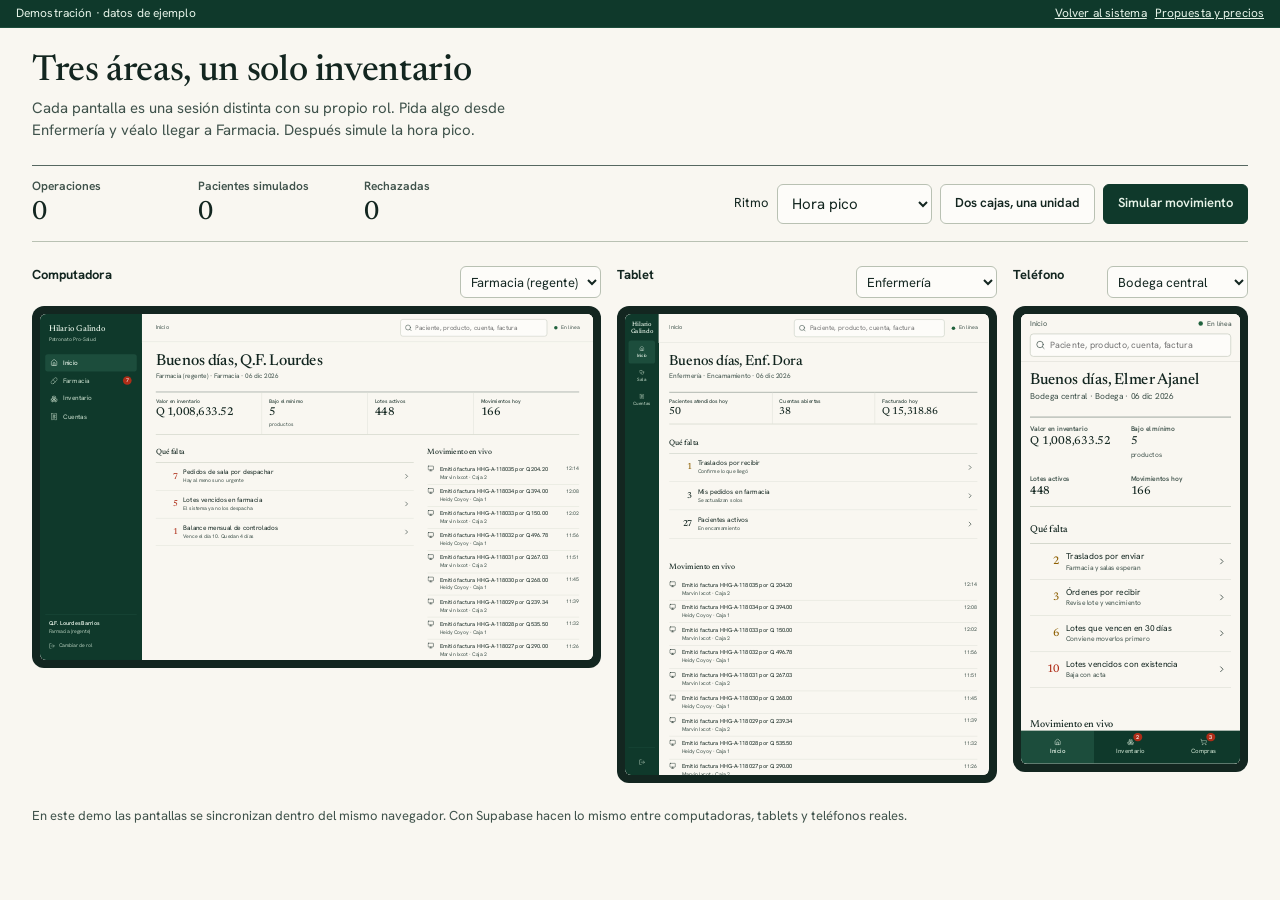
==== dispositivos.html @ c1bf3d7d "Demo del sistema y propuesta para el Hospital Hilario Galindo Co-Authored-By: Claude Opus 5.5 <norep" ====
<!doctype html>
<html lang="es">
<head>
<meta charset="utf-8">
<meta name="viewport" content="width=device-width, initial-scale=1, viewport-fit=cover">
<title>Varios dispositivos · Hospital Hilario Galindo</title>
<meta name="robots" content="noindex">
<link rel="icon" href="data:image/svg+xml,%3Csvg xmlns='http://www.w3.org/2000/svg' viewBox='0 0 32 32'%3E%3Crect width='32' height='32' rx='6' fill='%231d4438'/%3E%3Cpath d='M13 7h6v6h6v6h-6v6h-6v-6H7v-6h6z' fill='%23f6f1e6'/%3E%3C/svg%3E">
<link rel="preconnect" href="https://fonts.googleapis.com">
<link rel="preconnect" href="https://fonts.gstatic.com" crossorigin>
<link href="https://fonts.googleapis.com/css2?family=Hanken+Grotesk:wght@400;500;600;700&family=Newsreader:opsz,wght@6..72,400;6..72,500&display=swap" rel="stylesheet">
<link rel="stylesheet" href="css/app.css">
<style>
  .pagina-d { padding: var(--s5) var(--s6) var(--s7); max-width: 1680px; margin: 0 auto; }
  .tablero { display: flex; flex-wrap: wrap; gap: var(--s3) var(--s4); align-items: center; padding: var(--s3) 0; border-top: 1px solid var(--tinta-3); border-bottom: 1px solid var(--linea-f); margin-bottom: var(--s5); }
  .tablero .cifra { flex: 0 1 150px; padding: 0 var(--s4) 0 0; border: 0; }
  .tablero .cifra + .cifra { padding-left: 0; border: 0; }
  .tablero .acciones { margin-left: auto; }
  .aparato select { width: auto; min-height: 32px; padding: 2px 6px; font-size: var(--t-s); }
  @media (max-width: 720px) { .pagina-d { padding: var(--s4); } .tablero .acciones { margin-left: 0; width: 100%; } }
</style>
</head>
<body>
<div class="banda"><span>Demostración · datos de ejemplo</span><span class="acciones"><a href="index.html">Volver al sistema</a><a href="propuesta.html">Propuesta y precios</a></span></div>
<main class="pagina-d">
  <div class="cabeza"><div class="txt"><h1>Tres áreas, un solo inventario</h1><p>Cada pantalla es una sesión distinta con su propio rol. Pida algo desde Enfermería y véalo llegar a Farmacia. Después simule la hora pico.</p></div></div>
  <div class="tablero">
    <div class="cifra"><span>Operaciones</span><b id="c-op">0</b></div>
    <div class="cifra"><span>Pacientes simulados</span><b id="c-pa">0</b></div>
    <div class="cifra"><span>Rechazadas</span><b id="c-re">0</b></div>
    <div class="acciones">
      <label class="peq" for="vel">Ritmo</label>
      <select id="vel" style="width:auto"><option value="1500">Día normal</option><option value="600" selected>Hora pico</option><option value="150">Prueba de estrés</option></select>
      <button class="btn" id="choque">Dos cajas, una unidad</button>
      <button class="btn pri" id="sim">Simular movimiento</button>
    </div>
  </div>
  <div class="nota oculto" id="res"></div>
  <div class="salon" id="salon"></div>
  <p class="peq mudo" style="margin-top:24px">En este demo las pantallas se sincronizan dentro del mismo navegador. Con Supabase hacen lo mismo entre computadoras, tablets y teléfonos reales.</p>
</main>
<script src="js/iconos.js"></script>
<script src="js/datos.js"></script>
<script src="js/motor.js"></script>
<script src="js/ui.js"></script>
<script>
(async function () {
  const { Motor: M, Catalogo: C, U } = window;
  const APARATOS = [
    { id: 'pc', t: 'Computadora', u: 'u5', w: 1280, h: 800 },
    { id: 'tb', t: 'Tablet', u: 'u6', w: 820, h: 1040 },
    { id: 'tel', t: 'Teléfono', u: 'u8', w: 390, h: 800 },
  ];
  const salon = document.getElementById('salon');
  salon.innerHTML = APARATOS.map(a => `<section class="aparato" data-w="${a.w}" data-h="${a.h}"><div class="cab"><b>${a.t}</b><select aria-label="Usuario en ${a.t}" data-ap="${a.id}">${C.USUARIOS.map(u => `<option value="${u.id}" ${u.id === a.u ? 'selected' : ''}>${U.esc(C.ROLES[u.rol].nombre)}</option>`).join('')}</select></div><div class="marco"><div class="pantalla"><iframe id="f-${a.id}" title="${a.t}" src="index.html?marco=1&u=${a.u}" width="${a.w}" height="${a.h}"></iframe></div></div></section>`).join('');
  function ajustar() {
    document.querySelectorAll('.aparato').forEach(s => {
      const w = +s.dataset.w, h = +s.dataset.h, p = s.querySelector('.pantalla'), f = s.querySelector('iframe');
      const k = p.clientWidth / w; f.style.transform = `scale(${k})`; p.style.height = h * k + 'px';
    });
  }
  new ResizeObserver(ajustar).observe(salon); ajustar();
  salon.addEventListener('change', ev => { const a = ev.target.dataset.ap; if (a) document.getElementById('f-' + a).src = `index.html?marco=1&u=${ev.target.value}`; });

  await M.iniciar();
  const db = M.db; let ops = 0, pac = 0, rech = 0;
  const pinta = () => { document.getElementById('c-op').textContent = U.n(ops); document.getElementById('c-pa').textContent = U.n(pac); document.getElementById('c-re').textContent = U.n(rech); };
  M.alCambiar(h => { ops += h.length; rech += h.filter(x => !x.r.ok).length; pinta(); });

  const de = a => a[Math.floor(Math.random() * a.length)];
  const meds = db.productos.filter(p => p.cat === 'Medicamento' && !p.controlado).slice(0, 60);
  const usuarios = ['u3', 'u4'].map(id => db.ix.usr.get(id));
  const turnoDe = u => db.turnos.find(t => t.us === u.id && t.estado === 'abierto');
  function paciente() {
    const u = de(usuarios), t = turnoDe(u); const tipo = de(['consulta', 'consulta', 'farmacia', 'laboratorio', 'emergencia']);
    const items = [];
    if (tipo !== 'farmacia') items.push({ serv: de(db.servicios.filter(s => s.precio < 300)).id, cant: 1 });
    for (let i = 0, n = 1 + Math.floor(Math.random() * 3); i < n; i++) items.push({ prod: de(meds).id, bod: 'FX', cant: 1 + Math.floor(Math.random() * 4) });
    pac++;
    M.enviar('sim.paciente', { pac: { nombre: `${de(C.NOMBRES)} ${de(C.APELLIDOS)} ${de(C.APELLIDOS)}`, nit: 'CF', muni: de(C.MUNICIPIOS) }, tipo, items, turno: t && t.id, forma: de(['Efectivo', 'Efectivo', 'Tarjeta']) }, u);
  }
  let reloj = null; const boton = document.getElementById('sim');
  function arrancar() { clearInterval(reloj); reloj = setInterval(paciente, +document.getElementById('vel').value); boton.textContent = 'Detener'; }
  boton.onclick = () => { if (reloj) { clearInterval(reloj); reloj = null; boton.textContent = 'Simular movimiento'; } else arrancar(); };
  document.getElementById('vel').onchange = () => { if (reloj) arrancar(); };

  document.getElementById('choque').onclick = async () => {
    const hoy = M.finDia(Date.now());
    const abiertas = db.cuentas.filter(c => c.estado === 'abierta');
    const p = db.productos.find(x => !x.controlado && M.disponible(db, x.id, 'EM', Date.now()) > 0);
    const n = M.disponible(db, p.id, 'EM', Date.now());
    const [a, b] = [abiertas[0], abiertas[1]];
    const [r1, r2] = await Promise.all([
      M.enviar('cuenta.cargo', { cuenta: a.id, items: [{ prod: p.id, bod: 'EM', cant: n }] }, usuarios[0]),
      M.enviar('cuenta.cargo', { cuenta: b.id, items: [{ prod: p.id, bod: 'EM', cant: 1 }] }, usuarios[1]),
    ]);
    const res = document.getElementById('res'); res.classList.remove('oculto');
    const ganador = r1.ok ? 'Caja 1' : 'Caja 2', perdedor = r1.ok ? r2 : r1;
    res.innerHTML = U.ic('info') + `<span>${U.esc(p.nombre)}: ${ganador} se llevó las ${U.n(n)} unidades de Emergencia. La otra caja recibió este aviso: «${U.esc(perdedor.error || 'sin aviso')}» Nadie vendió lo que ya no había.</span>`;
  };
})();
</script>
</body>
</html>
---- css/app.css ----
/* Hospital Hilario Galindo · Demo ERP
   Idea: libro de registro. Hojas de papel cálido, líneas finas, cifras alineadas,
   verde pino del hospital y un solo color de alerta. */
:root {
  --papel: oklch(97.6% .009 95);
  --hoja: oklch(99.2% .004 95);
  --hoja-2: oklch(95.2% .012 110);
  --linea: oklch(89.5% .014 120);
  --linea-f: oklch(80% .02 130);
  --tinta: oklch(25% .028 170);
  --tinta-2: oklch(42% .026 170);
  --tinta-3: oklch(50% .022 170);
  --pino: oklch(31% .052 168);
  --pino-2: oklch(38% .06 168);
  --pino-3: oklch(46% .07 165);
  --pino-suave: oklch(93% .03 160);
  --sobre-pino: oklch(95% .02 150);
  --sobre-pino-2: oklch(82% .035 155);
  --alerta: oklch(50% .17 32);
  --alerta-suave: oklch(94.5% .035 40);
  --ambar: oklch(52% .11 75);
  --ambar-suave: oklch(94.5% .05 88);
  --bien: oklch(44% .09 155);
  --bien-suave: oklch(93.5% .045 155);
  --azul: oklch(44% .09 245);
  --azul-suave: oklch(94% .025 245);
  --titulo: 'Newsreader', Georgia, serif;
  --cuerpo: 'Hanken Grotesk', 'Segoe UI', sans-serif;
  --ease-out: cubic-bezier(.23, 1, .32, 1);
  --r: 6px;
  --lateral: 236px;
  --s1: 4px; --s2: 8px; --s3: 12px; --s4: 16px; --s5: 24px; --s6: 32px; --s7: 48px;
  --t-xs: .75rem; --t-s: .8125rem; --t-m: .9375rem; --t-l: 1.125rem; --t-xl: 1.5rem; --t-xxl: clamp(1.75rem, 1.4rem + 1.2vw, 2.25rem);
}
* { box-sizing: border-box; }
html { -webkit-text-size-adjust: 100%; }
body { margin: 0; background: var(--papel); color: var(--tinta); font: 400 var(--t-m)/1.45 var(--cuerpo); -webkit-font-smoothing: antialiased; overflow-x: hidden; }
h1, h2, h3, p { margin: 0; }
h1, h2 { font-family: var(--titulo); font-weight: 500; letter-spacing: -.01em; line-height: 1.15; }
h1 { font-size: var(--t-xxl); }
h2 { font-size: var(--t-xl); }
h3 { font-size: var(--t-m); font-weight: 650; }
a { color: inherit; }
button, input, select, textarea { font: inherit; color: inherit; }
button { cursor: pointer; background: none; border: 0; padding: 0; }
svg.ic { width: 1.15em; height: 1.15em; flex: none; stroke: currentColor; stroke-width: 1.75; fill: none; stroke-linecap: round; stroke-linejoin: round; vertical-align: -.2em; }
:focus-visible { outline: 2px solid var(--pino-3); outline-offset: 2px; }
.sr { position: absolute; width: 1px; height: 1px; overflow: hidden; clip-path: inset(50%); }
.num { font-variant-numeric: tabular-nums; }
.der { text-align: right; }
.mudo { color: var(--tinta-2); }
.peq { font-size: var(--t-s); }
.fuerte { font-weight: 650; }
.nowrap { white-space: nowrap; }

/* ---------- marco ---------- */
.banda { background: var(--pino); color: var(--sobre-pino); font-size: var(--t-xs); padding: 5px var(--s4); display: flex; gap: var(--s4); align-items: center; justify-content: space-between; letter-spacing: .01em; border-bottom: 1px solid var(--pino-2); }
.banda a { color: var(--sobre-pino); }
.app { display: grid; grid-template-columns: var(--lateral) minmax(0, 1fr); min-height: calc(100dvh - 28px); }
.lateral { background: var(--pino); color: var(--sobre-pino); display: flex; flex-direction: column; position: sticky; top: 0; height: 100dvh; padding: var(--s4) var(--s3); overflow-y: auto; }
.marca { padding: var(--s2) var(--s2) var(--s5); }
.marca b { display: block; font: 500 1.25rem/1.15 var(--titulo); }
.marca span { font-size: var(--t-xs); color: var(--sobre-pino-2); }
.menu { display: flex; flex-direction: column; gap: 2px; flex: 1; }
.menu a { display: flex; align-items: center; gap: var(--s3); padding: 9px var(--s3); border-radius: var(--r); text-decoration: none; color: var(--sobre-pino-2); font-weight: 500; position: relative; transition: background-color 140ms var(--ease-out), color 140ms var(--ease-out); }
.menu a[aria-current] { background: var(--pino-2); color: var(--sobre-pino); }
.menu .cuenta { margin-left: auto; font-size: var(--t-xs); background: var(--alerta); color: var(--hoja); min-width: 20px; height: 20px; padding: 0 6px; border-radius: 10px; display: grid; place-items: center; font-variant-numeric: tabular-nums; }
.quien { border-top: 1px solid var(--pino-2); padding: var(--s3) var(--s2) 0; margin-top: var(--s3); font-size: var(--t-s); }
.quien b { display: block; font-weight: 600; }
.quien span { color: var(--sobre-pino-2); font-size: var(--t-xs); display: block; }
.quien button { color: var(--sobre-pino-2); display: inline-flex; gap: var(--s2); align-items: center; margin-top: var(--s2); min-height: 32px; font-size: var(--t-s); }
.central { min-width: 0; display: flex; flex-direction: column; }
.tope { display: flex; align-items: center; gap: var(--s4); padding: var(--s3) var(--s6); border-bottom: 1px solid var(--linea); background: var(--papel); position: sticky; top: 0; z-index: 20; }
.tope .ruta { font-size: var(--t-s); color: var(--tinta-2); white-space: nowrap; overflow: hidden; text-overflow: ellipsis; min-width: 0; }
.buscar-global { margin-left: auto; position: relative; flex: 0 1 340px; min-width: 0; }
.buscar-global svg { position: absolute; left: 10px; top: 50%; transform: translateY(-50%); color: var(--tinta-2); pointer-events: none; }
.buscar-global input[type=search] { width: 100%; padding: 8px 12px 8px 34px; border: 1px solid var(--linea-f); border-radius: var(--r); background: var(--hoja); min-height: 38px; }
.pulso { display: inline-flex; align-items: center; gap: var(--s2); font-size: var(--t-xs); color: var(--tinta-2); white-space: nowrap; }
.pulso i { width: 8px; height: 8px; border-radius: 50%; background: var(--bien); }
.pulso.late i { animation: late 700ms var(--ease-out); }
@keyframes late { 0% { transform: scale(1); } 40% { transform: scale(1.7); } 100% { transform: scale(1); } }
.vista { padding: var(--s5) var(--s6) var(--s7); max-width: 1440px; width: 100%; }
.cabeza { display: flex; flex-wrap: wrap; gap: var(--s3) var(--s4); align-items: flex-end; margin-bottom: var(--s5); }
.cabeza .txt { flex: 1 1 280px; min-width: 0; }
.cabeza p { color: var(--tinta-2); margin-top: var(--s1); max-width: 68ch; }
.acciones { display: flex; flex-wrap: wrap; gap: var(--s2); align-items: center; }
.barra-movil { display: none; }

/* ---------- botones ---------- */
.btn { display: inline-flex; align-items: center; justify-content: center; gap: var(--s2); padding: 8px 14px; min-height: 40px; border-radius: var(--r); font-weight: 600; font-size: var(--t-s); border: 1px solid var(--linea-f); background: var(--hoja); color: var(--tinta); text-decoration: none; white-space: nowrap; transition: background-color 140ms var(--ease-out), border-color 140ms var(--ease-out), transform 120ms var(--ease-out); }
.btn:active { transform: scale(.97); }
.btn.pri { background: var(--pino); border-color: var(--pino); color: var(--sobre-pino); }
.btn.peligro { background: var(--alerta); border-color: var(--alerta); color: var(--hoja); }
.btn.nada { border-color: transparent; background: transparent; color: var(--tinta-2); }
.btn.chico { min-height: 32px; padding: 4px 10px; }
.btn[disabled] { opacity: .5; cursor: not-allowed; }
.ojo, .lapiz { display: inline-grid; place-items: center; width: 34px; height: 34px; border-radius: var(--r); color: var(--tinta-2); transition: background-color 140ms var(--ease-out); }
.ojo:active, .lapiz:active { transform: scale(.97); }
@media (hover: hover) and (pointer: fine) {
  .btn:hover { background: var(--hoja-2); }
  .btn.pri:hover { background: var(--pino-2); }
  .btn.peligro:hover { background: oklch(45% .17 32); }
  .menu a:hover { background: var(--pino-2); color: var(--sobre-pino); }
  .ojo:hover, .lapiz:hover { background: var(--hoja-2); color: var(--tinta); }
  tr.clic:hover td { background: var(--hoja-2); }
  .fila-pend:hover { background: var(--hoja-2); }
  .opcion:hover { background: var(--hoja-2); }
  .persona:hover { background: var(--hoja-2); }
}

/* ---------- pestañas y filtros ---------- */
.tabs { display: flex; flex-wrap: wrap; gap: var(--s1) var(--s5); border-bottom: 1px solid var(--linea-f); margin-bottom: var(--s5); }
.tabs a, .tabs button { padding: var(--s2) 0 10px; text-decoration: none; color: var(--tinta-2); font-weight: 550; font-size: var(--t-m); border-bottom: 2px solid transparent; margin-bottom: -1px; display: inline-flex; gap: 6px; align-items: center; min-height: 40px; }
.tabs [aria-selected="true"] { color: var(--tinta); border-color: var(--pino); }
.tabs .cuenta { font-size: var(--t-xs); background: var(--alerta-suave); color: var(--alerta); padding: 0 6px; border-radius: 9px; font-variant-numeric: tabular-nums; }
.filtros { display: flex; flex-wrap: wrap; gap: var(--s2) var(--s3); align-items: center; margin-bottom: var(--s4); }
.filtros .campo-b { flex: 1 1 260px; position: relative; min-width: 0; }
.filtros .campo-b input[type=search] { padding-left: 34px; }
.filtros .campo-b svg { position: absolute; left: 10px; top: 50%; transform: translateY(-50%); color: var(--tinta-2); pointer-events: none; }
.chips { display: flex; flex-wrap: wrap; gap: var(--s1); }
.chip { padding: 5px 12px; border-radius: 16px; border: 1px solid var(--linea-f); font-size: var(--t-s); font-weight: 550; color: var(--tinta-2); min-height: 34px; display: inline-flex; align-items: center; gap: 6px; background: var(--hoja); transition: background-color 140ms var(--ease-out); }
.chip[aria-pressed="true"] { background: var(--pino); color: var(--sobre-pino); border-color: var(--pino); }
.chip:active { transform: scale(.97); }

/* ---------- campos ---------- */
.campo { display: flex; flex-direction: column; gap: var(--s1); min-width: 0; }
.campo label, .etq { font-size: var(--t-s); font-weight: 600; color: var(--tinta-2); }
.campo .ayuda { font-size: var(--t-xs); color: var(--tinta-2); }
input[type=text], input[type=search], input[type=number], input[type=date], input[type=tel], input[type=password], select, textarea { width: 100%; padding: 8px 10px; border: 1px solid var(--linea-f); border-radius: var(--r); background: var(--hoja); min-height: 40px; }
input:focus, select:focus, textarea:focus { outline: 2px solid var(--pino-3); outline-offset: 0; border-color: var(--pino-3); }
textarea { min-height: 72px; resize: vertical; }
.rejilla { display: grid; grid-template-columns: repeat(auto-fit, minmax(190px, 1fr)); gap: var(--s4); }
.rejilla .ancho { grid-column: 1 / -1; }

/* ---------- tablas (se vuelven fichas en teléfono: nada se mueve a los lados) ---------- */
.tabla-marco { background: var(--hoja); border: 1px solid var(--linea); border-radius: var(--r); }
table.t { width: 100%; border-collapse: collapse; font-size: var(--t-s); font-variant-numeric: tabular-nums; }
table.t th { text-align: left; font-weight: 600; font-size: var(--t-xs); color: var(--tinta-2); padding: 10px 12px; border-bottom: 1px solid var(--linea-f); white-space: nowrap; background: var(--hoja); }
table.t td { padding: 9px 12px; border-bottom: 1px solid var(--linea); vertical-align: middle; overflow-wrap: anywhere; transition: background-color 120ms var(--ease-out); }
table.t tr:last-child td { border-bottom: 0; }
table.t .der { text-align: right; }
table.t tfoot td { border-top: 1px solid var(--tinta-3); border-bottom: 0; font-weight: 650; }
tr.clic { cursor: pointer; }
.t-sub { display: block; color: var(--tinta-2); font-size: var(--t-xs); }
.pagina { display: flex; align-items: center; justify-content: space-between; gap: var(--s3); padding: var(--s2) var(--s3); border-top: 1px solid var(--linea); font-size: var(--t-s); color: var(--tinta-2); flex-wrap: wrap; }
.pagina .acciones { gap: var(--s1); }
.vacio { padding: var(--s6) var(--s4); text-align: center; color: var(--tinta-2); }
.vacio b { display: block; color: var(--tinta); font: 500 var(--t-l) var(--titulo); margin-bottom: var(--s1); }

/* ---------- marcas ---------- */
.et { display: inline-flex; align-items: center; gap: 4px; padding: 1px 8px; border-radius: 10px; font-size: var(--t-xs); font-weight: 600; white-space: nowrap; background: var(--hoja-2); color: var(--tinta-2); }
.et.bien { background: var(--bien-suave); color: var(--bien); }
.et.alerta { background: var(--alerta-suave); color: var(--alerta); }
.et.ambar { background: var(--ambar-suave); color: var(--ambar); }
.et.azul { background: var(--azul-suave); color: var(--azul); }
.et.pino { background: var(--pino-suave); color: var(--pino-2); }

/* ---------- inicio ---------- */
.dos { display: grid; grid-template-columns: minmax(0, 1.7fr) minmax(280px, 1fr); gap: var(--s6); align-items: start; }
.cifras { display: flex; flex-wrap: wrap; border-top: 1px solid var(--tinta-3); border-bottom: 1px solid var(--linea-f); margin-bottom: var(--s6); }
.cifra { flex: 1 1 170px; padding: var(--s3) var(--s4) var(--s3) 0; min-width: 0; }
.cifra + .cifra { padding-left: var(--s4); border-left: 1px solid var(--linea); }
.cifra span { display: block; font-size: var(--t-xs); font-weight: 600; color: var(--tinta-2); }
.cifra b { display: block; font: 500 clamp(1.3rem, 1.1rem + .7vw, 1.65rem)/1.2 var(--titulo); font-variant-numeric: lining-nums tabular-nums; margin-top: 2px; overflow-wrap: anywhere; }
.cifra small { font-size: var(--t-xs); color: var(--tinta-2); }
.seccion { margin-bottom: var(--s6); }
.seccion > h2, .seccion > .sub-cab h2 { font-size: var(--t-l); margin-bottom: var(--s3); }
.sub-cab { display: flex; gap: var(--s3); justify-content: space-between; align-items: baseline; flex-wrap: wrap; }
.pend { border-top: 1px solid var(--linea-f); }
.fila-pend { display: flex; align-items: center; gap: var(--s3); padding: var(--s3) var(--s2); border-bottom: 1px solid var(--linea); text-decoration: none; min-height: 52px; transition: background-color 120ms var(--ease-out); }
.fila-pend b { font: 500 1.25rem var(--titulo); min-width: 44px; font-variant-numeric: lining-nums tabular-nums; text-align: right; }
.fila-pend .q { flex: 1; min-width: 0; }
.fila-pend .q span { display: block; font-size: var(--t-xs); color: var(--tinta-2); }
.fila-pend.alerta b { color: var(--alerta); }
.fila-pend.ambar b { color: var(--ambar); }
.vivo { list-style: none; margin: 0; padding: 0; font-size: var(--t-s); }
.vivo li { display: grid; grid-template-columns: 20px minmax(0, 1fr) auto; gap: var(--s2); padding: 7px 0; border-bottom: 1px solid var(--linea); align-items: start; }
.vivo li.nuevo { animation: entra 320ms var(--ease-out); }
.vivo li.mal { color: var(--alerta); }
.vivo small { display: block; color: var(--tinta-2); font-size: var(--t-xs); }
.vivo time { color: var(--tinta-2); font-size: var(--t-xs); font-variant-numeric: tabular-nums; }
@keyframes entra { from { opacity: 0; transform: translateY(-6px); } to { opacity: 1; transform: translateY(0); } }
.barras { width: 100%; height: auto; display: block; }
.barras text { font: 500 11px var(--cuerpo); fill: var(--tinta-2); }
.area { display: grid; grid-template-columns: minmax(0, 1fr) auto; gap: 2px var(--s3); padding: var(--s2) 0; font-size: var(--t-s); }
.area i { grid-column: 1 / -1; height: 6px; background: var(--hoja-2); border-radius: 3px; overflow: hidden; display: block; }
.area i u { display: block; height: 100%; background: var(--pino-3); border-radius: 3px; }

/* ---------- ficha de cuenta ---------- */
.ficha { display: grid; grid-template-columns: repeat(auto-fit, minmax(150px, 1fr)); gap: var(--s3) var(--s5); padding: var(--s4) 0; border-top: 1px solid var(--tinta-3); border-bottom: 1px solid var(--linea-f); margin-bottom: var(--s5); }
.ficha div span { display: block; font-size: var(--t-xs); color: var(--tinta-2); font-weight: 600; }
.ficha div b { font-weight: 550; overflow-wrap: anywhere; }
.totales { margin-left: auto; width: min(100%, 340px); font-size: var(--t-m); margin-top: var(--s4); }
.totales div { display: flex; justify-content: space-between; gap: var(--s4); padding: 5px 0; font-variant-numeric: tabular-nums; }
.totales .gran { font: 500 var(--t-xl) var(--titulo); border-top: 1px solid var(--tinta-3); padding-top: var(--s2); margin-top: var(--s1); font-variant-numeric: lining-nums tabular-nums; }
.nota { display: flex; gap: var(--s3); padding: var(--s3) var(--s4); border-radius: var(--r); background: var(--ambar-suave); color: oklch(36% .08 75); font-size: var(--t-s); margin-bottom: var(--s4); align-items: flex-start; }
.nota.info { background: var(--azul-suave); color: oklch(34% .08 245); }
.nota.alerta { background: var(--alerta-suave); color: oklch(40% .15 32); }
.nota.bien { background: var(--bien-suave); color: oklch(34% .08 155); }

/* ---------- hojas apiladas ---------- */
.capa { position: fixed; inset: 0; background: oklch(25% .03 170 / .38); display: flex; justify-content: flex-end; animation: velo 200ms var(--ease-out); }
@keyframes velo { from { opacity: 0; } }
.capa.sale { opacity: 0; transition: opacity 150ms var(--ease-out); }
.hoja { background: var(--hoja); width: min(100%, var(--ancho, 560px)); height: 100dvh; display: flex; flex-direction: column; animation: hoja 260ms var(--ease-out); box-shadow: -8px 0 32px oklch(25% .03 170 / .14); }
.capa.sale .hoja { transform: translateX(32px); transition: transform 150ms var(--ease-out); }
@keyframes hoja { from { transform: translateX(40px); opacity: .4; } to { transform: translateX(0); opacity: 1; } }
.hoja-cab { display: flex; gap: var(--s3); align-items: flex-start; justify-content: space-between; padding: var(--s4) var(--s5); border-bottom: 1px solid var(--linea); }
.hoja-cab h2 { font-size: var(--t-xl); }
.hoja-cab p { color: var(--tinta-2); font-size: var(--t-s); margin-top: 2px; }
.hoja-cuerpo { flex: 1; overflow-y: auto; padding: var(--s5); display: flex; flex-direction: column; gap: var(--s4); overscroll-behavior: contain; }
.hoja-pie { display: flex; gap: var(--s3); justify-content: flex-end; flex-wrap: wrap; padding: var(--s3) var(--s5); border-top: 1px solid var(--linea); background: var(--hoja); }
.dialogo .hoja { height: auto; max-height: 90dvh; margin: auto; border-radius: var(--r); animation: dialogo 200ms var(--ease-out); width: min(calc(100% - 32px), 440px); }
@keyframes dialogo { from { transform: scale(.97); opacity: 0; } }
.dialogo { justify-content: center; }
.avisos { position: fixed; right: var(--s4); bottom: var(--s4); z-index: 100000; display: flex; flex-direction: column; gap: var(--s2); width: min(380px, calc(100vw - 32px)); pointer-events: none; }
.aviso { background: var(--tinta); color: var(--hoja); border-radius: var(--r); padding: var(--s3) var(--s4); font-size: var(--t-s); display: flex; gap: var(--s3); align-items: flex-start; animation: aviso 240ms var(--ease-out); pointer-events: auto; box-shadow: 0 6px 20px oklch(25% .03 170 / .25); }
.aviso.mal { background: var(--alerta); }
.aviso.sale { opacity: 0; transform: translateY(6px); transition: opacity 160ms var(--ease-out), transform 160ms var(--ease-out); }
@keyframes aviso { from { opacity: 0; transform: translateY(10px); } }

/* ---------- selector con buscador ---------- */
.selector { position: relative; }
.opciones { border: 1px solid var(--linea-f); border-radius: var(--r); background: var(--hoja); max-height: 280px; overflow-y: auto; margin-top: var(--s1); }
.opcion { display: block; width: 100%; text-align: left; padding: 8px 12px; border-bottom: 1px solid var(--linea); font-size: var(--t-s); min-height: 44px; transition: background-color 120ms var(--ease-out); }
.opcion:last-child { border-bottom: 0; }
.opcion span { display: block; font-size: var(--t-xs); color: var(--tinta-2); }
.lineas { display: flex; flex-direction: column; border-top: 1px solid var(--linea-f); }
.linea { display: grid; grid-template-columns: minmax(0, 1fr) auto; gap: var(--s2) var(--s3); padding: var(--s3) 0; border-bottom: 1px solid var(--linea); align-items: center; }
.linea .campos { grid-column: 1 / -1; display: grid; grid-template-columns: repeat(auto-fit, minmax(96px, 1fr)); gap: var(--s2); }
.linea .campos label { font-size: var(--t-xs); color: var(--tinta-2); display: flex; flex-direction: column; gap: 2px; }

/* ---------- entrada ---------- */
.entrada { min-height: 100dvh; display: grid; grid-template-columns: minmax(0, 1fr) minmax(0, 1.25fr); }
.entrada-izq { background: var(--pino); color: var(--sobre-pino); padding: clamp(24px, 5vw, 64px); display: flex; flex-direction: column; justify-content: space-between; gap: var(--s6); }
.entrada-izq h1 { font-size: clamp(2.2rem, 1.5rem + 3vw, 3.75rem); font-weight: 400; line-height: 1.04; }
.entrada-izq p { color: var(--sobre-pino-2); max-width: 44ch; margin-top: var(--s4); }
.entrada-izq .pie { font-size: var(--t-xs); color: var(--sobre-pino-2); }
.entrada-der { padding: clamp(20px, 4vw, 56px); overflow-y: auto; }
.entrada-der h2 { margin-bottom: var(--s1); }
.personas { display: grid; grid-template-columns: repeat(auto-fill, minmax(250px, 1fr)); margin-top: var(--s5); border-top: 1px solid var(--linea-f); column-gap: var(--s5); }
.persona { text-align: left; padding: var(--s3) var(--s2); border-bottom: 1px solid var(--linea); display: block; width: 100%; min-height: 56px; transition: background-color 120ms var(--ease-out); }
.persona b { display: block; font-weight: 600; }
.persona span { font-size: var(--t-xs); color: var(--tinta-2); }
.persona:active { transform: scale(.985); }

/* ---------- dispositivos ---------- */
.salon { display: grid; grid-template-columns: minmax(0, 1.5fr) minmax(0, 1fr) minmax(0, .62fr); gap: var(--s4); align-items: start; }
.aparato { min-width: 0; }
.aparato > div.cab { display: flex; justify-content: space-between; gap: var(--s2); font-size: var(--t-s); margin-bottom: var(--s2); }
.aparato .marco { background: var(--tinta); padding: 8px; border-radius: 12px; }
.aparato .pantalla { overflow: hidden; border-radius: 6px; background: var(--papel); position: relative; }
.aparato iframe { border: 0; display: block; transform-origin: 0 0; }

/* ---------- documento ---------- */
.doc { font-size: var(--t-s); color: var(--tinta); }
.doc header { display: flex; justify-content: space-between; gap: var(--s4); border-bottom: 1px solid var(--tinta-3); padding-bottom: var(--s3); margin-bottom: var(--s3); flex-wrap: wrap; }
.doc header b { font: 500 var(--t-l) var(--titulo); display: block; }
.doc .sello { display: inline-block; border: 1px solid var(--alerta); color: var(--alerta); padding: 1px 8px; font-size: var(--t-xs); font-weight: 650; border-radius: 3px; margin-top: var(--s1); }
.doc dl { display: grid; grid-template-columns: max-content minmax(0, 1fr); gap: 2px var(--s3); margin: 0 0 var(--s3); }
.doc dt { color: var(--tinta-2); }
.doc dd { margin: 0; overflow-wrap: anywhere; }

.matriz { font-size: var(--t-s); }
.oculto { display: none !important; }

/* ---------- tablet: riel de iconos ---------- */
@media (max-width: 1100px) {
  :root { --lateral: 76px; }
  .lateral { padding: var(--s3) var(--s2); }
  .marca { padding: var(--s1) 0 var(--s3); text-align: center; }
  .marca b { font-size: .875rem; }
  .marca span, .quien b, .quien span { display: none; }
  .menu a { flex-direction: column; gap: 2px; padding: 8px 2px; font-size: 10.5px; text-align: center; min-height: 52px; justify-content: center; }
  .menu .cuenta { position: absolute; top: 2px; right: 4px; margin: 0; min-width: 16px; height: 16px; font-size: 10px; padding: 0 4px; }
  .quien { text-align: center; padding: var(--s2) 0 0; }
  .quien button span { display: none; }
  .tope, .vista { padding-left: var(--s5); padding-right: var(--s5); }
  .dos { grid-template-columns: minmax(0, 1fr); gap: var(--s5); }
  .salon { grid-template-columns: minmax(0, 1fr) minmax(0, 1fr); }
  .salon .aparato:first-child { grid-column: 1 / -1; }
}

/* ---------- teléfono: barra abajo y tablas en fichas ---------- */
@media (max-width: 720px) {
  .app { grid-template-columns: minmax(0, 1fr); }
  .lateral { display: none; }
  .tope { padding: var(--s2) var(--s4); gap: var(--s2); flex-wrap: wrap; }
  .tope .ruta { order: 0; flex: 1; }
  .pulso { order: 1; }
  .buscar-global { order: 2; flex: 1 1 100%; margin: 0; }
  .vista { padding: var(--s4) var(--s4) 96px; }
  .banda { padding: 4px var(--s4); font-size: 11px; }
  .banda .solo-grande { display: none; }
  .btn { min-height: 44px; }
  .chip { min-height: 44px; }
  .ojo, .lapiz { width: 44px; height: 44px; }
  input[type=text], input[type=search], input[type=number], input[type=date], input[type=tel], input[type=password], select, textarea { font-size: 16px; min-height: 44px; }
  
  .acciones .btn.pri { flex: 1 1 100%; }
  .barra-movil { display: grid; grid-auto-flow: column; grid-auto-columns: 1fr; position: fixed; left: 0; right: 0; bottom: 0; background: var(--pino); z-index: 30; padding-bottom: env(safe-area-inset-bottom); }
  .barra-movil a, .barra-movil button { color: var(--sobre-pino-2); display: flex; flex-direction: column; align-items: center; justify-content: center; gap: 2px; font-size: 11px; text-decoration: none; min-height: 58px; position: relative; font-weight: 550; }
  .barra-movil [aria-current] { color: var(--sobre-pino); background: var(--pino-2); }
  .barra-movil .cuenta { position: absolute; top: 4px; left: 54%; background: var(--alerta); color: var(--hoja); border-radius: 8px; font-size: 10px; padding: 0 5px; min-width: 16px; text-align: center; }
  table.t, table.t tbody, table.t tr, table.t td { display: block; width: 100%; }
  table.t thead { display: none; }
  table.t tr { padding: var(--s2) var(--s3); border-bottom: 1px solid var(--linea); }
  table.t tr:last-child { border-bottom: 0; }
  table.t td { padding: 3px 0; border: 0; display: flex; justify-content: space-between; gap: var(--s4); text-align: right; }
  table.t td[data-l]::before { content: attr(data-l); color: var(--tinta-2); font-size: var(--t-xs); font-weight: 600; text-align: left; flex: none; max-width: 45%; }
  table.t td.prim { display: block; text-align: left; font-size: var(--t-m); }
  table.t td.prim::before { display: none; }
  table.t td:empty { display: none; }
  table.t tfoot tr { border-top: 1px solid var(--tinta-3); }
  table.t tfoot td { border: 0; }
  .cifra { flex: 1 1 46%; padding: var(--s3) var(--s2) var(--s3) 0; }
  .cifra + .cifra { padding-left: 0; border-left: 0; }
  .tabs { gap: var(--s1) var(--s4); }
  .hoja { width: 100%; box-shadow: none; }
  .hoja-cab, .hoja-pie { padding-left: var(--s4); padding-right: var(--s4); }
  .hoja-cuerpo { padding: var(--s4); }
  .hoja-pie .btn { flex: 1 1 auto; }
  .avisos { bottom: 72px; left: var(--s4); right: var(--s4); width: auto; }
  .entrada { grid-template-columns: minmax(0, 1fr); }
  .entrada-izq { gap: var(--s4); }
  .entrada-izq .pie { display: none; }
  .salon { grid-template-columns: minmax(0, 1fr); }
}
@media (prefers-reduced-motion: reduce) {
  .hoja, .dialogo .hoja, .aviso, .vivo li.nuevo { animation: velo 160ms linear; }
  .capa.sale .hoja { transform: none; }
  .pulso.late i { animation: none; }
  .btn:active, .chip:active, .ojo:active, .lapiz:active, .persona:active { transform: none; }
}
@media print {
  body * { visibility: hidden; }
  .capa:last-of-type .doc, .capa:last-of-type .doc * { visibility: visible; }
  .capa:last-of-type .doc { position: absolute; left: 0; top: 0; width: 100%; }
}
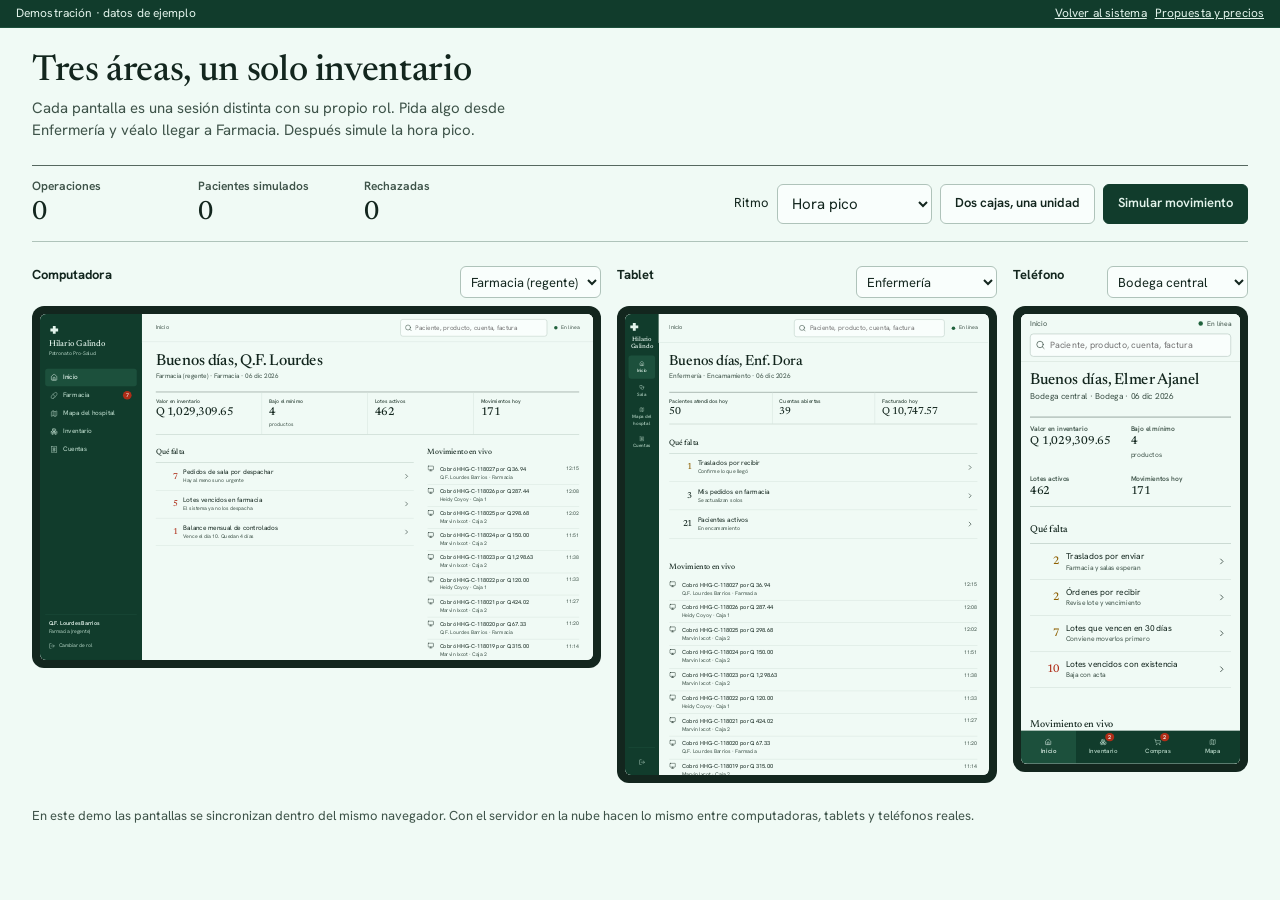
==== commit 3fe8baf9: "Venta directa en farmacia, mapa, rastreo de lote y propuesta nueva Co-Authored-By: Claude Opus 5.5 <" ====
--- a/dispositivos.html
+++ b/dispositivos.html
@@ -10,6 +10,7 @@
 <link rel="preconnect" href="https://fonts.gstatic.com" crossorigin>
 <link href="https://fonts.googleapis.com/css2?family=Hanken+Grotesk:wght@400;500;600;700&family=Newsreader:opsz,wght@6..72,400;6..72,500&display=swap" rel="stylesheet">
 <link rel="stylesheet" href="css/app.css">
+<script src="js/tema.js"></script>
 <style>
   .pagina-d { padding: var(--s5) var(--s6) var(--s7); max-width: 1680px; margin: 0 auto; }
   .tablero { display: flex; flex-wrap: wrap; gap: var(--s3) var(--s4); align-items: center; padding: var(--s3) 0; border-top: 1px solid var(--tinta-3); border-bottom: 1px solid var(--linea-f); margin-bottom: var(--s5); }
@@ -37,7 +38,7 @@
   </div>
   <div class="nota oculto" id="res"></div>
   <div class="salon" id="salon"></div>
-  <p class="peq mudo" style="margin-top:24px">En este demo las pantallas se sincronizan dentro del mismo navegador. Con Supabase hacen lo mismo entre computadoras, tablets y teléfonos reales.</p>
+  <p class="peq mudo" style="margin-top:24px">En este demo las pantallas se sincronizan dentro del mismo navegador. Con el servidor en la nube hacen lo mismo entre computadoras, tablets y teléfonos reales.</p>
 </main>
 <script src="js/iconos.js"></script>
 <script src="js/datos.js"></script>
--- a/css/app.css
+++ b/css/app.css
@@ -337,3 +337,94 @@
   .capa:last-of-type .doc, .capa:last-of-type .doc * { visibility: visible; }
   .capa:last-of-type .doc { position: absolute; left: 0; top: 0; width: 100%; }
 }
+
+/* ---------- identidad ---------- */
+.marca { position: relative; }
+.marca .cruz { width: 26px; height: 26px; fill: var(--sobre-pino); display: block; margin-bottom: var(--s2); }
+.tonos { display: flex; flex-wrap: wrap; gap: var(--s2); }
+.tono { display: inline-flex; align-items: center; gap: var(--s2); padding: 6px 12px 6px 6px; border: 1px solid var(--linea-f); border-radius: 20px; font-size: var(--t-s); font-weight: 550; background: var(--hoja); min-height: 40px; }
+.tono i { width: 26px; height: 26px; border-radius: 50%; background: oklch(52% .09 var(--t)); }
+.tono[aria-pressed="true"] { border-color: var(--tinta); }
+.tono:active { transform: scale(.97); }
+
+/* ---------- mostrador ---------- */
+.pos { display: grid; grid-template-columns: minmax(0, 1fr) minmax(320px, 400px); gap: var(--s5); align-items: start; }
+.pos-der { background: var(--hoja); border: 1px solid var(--linea-f); border-radius: 10px; padding: var(--s4); display: flex; flex-direction: column; gap: var(--s3); position: sticky; top: 76px; max-height: calc(100dvh - 92px); overflow-y: auto; }
+.pos-der .totales { margin-top: 0; font-size: var(--t-s); }
+.escaner { position: relative; }
+.escaner svg { position: absolute; left: 14px; top: 50%; transform: translateY(-50%); width: 22px; height: 22px; color: var(--pino-3); pointer-events: none; }
+.escaner input[type=search] { min-height: 56px; font-size: 1.125rem; padding-left: 46px; border-color: var(--pino-3); border-radius: 10px; }
+.prods { display: grid; grid-template-columns: repeat(auto-fill, minmax(200px, 1fr)); gap: var(--s2); }
+.prod { display: flex; flex-direction: column; gap: 2px; text-align: left; padding: var(--s3); background: var(--hoja); border: 1px solid var(--linea); border-radius: 8px; min-height: 104px; font-size: var(--t-s); transition: border-color 120ms var(--ease-out), transform 120ms var(--ease-out); }
+button.prod:active { transform: scale(.97); }
+.prod b { font-weight: 600; font-size: var(--t-m); line-height: 1.25; }
+.prod .fila { display: flex; justify-content: space-between; gap: var(--s2); margin-top: auto; padding-top: var(--s1); }
+.prod .precio { font-weight: 650; color: var(--tinta); }
+.prod .marcas { display: flex; flex-wrap: wrap; gap: 4px; }
+.prod.agotado { background: var(--hoja-2); gap: var(--s1); align-items: flex-start; }
+.ticket { display: flex; flex-direction: column; }
+.tl { display: flex; flex-direction: column; gap: var(--s1); padding: var(--s2) 0; border-bottom: 1px solid var(--linea); animation: entra 200ms var(--ease-out); }
+.tl-a b { display: block; font-weight: 600; font-size: var(--t-s); }
+.tl-b { display: flex; justify-content: space-between; align-items: center; gap: var(--s2); font-size: var(--t-s); }
+.paso { display: inline-flex; align-items: center; gap: var(--s1); border: 1px solid var(--linea-f); border-radius: 8px; }
+.paso button { width: 36px; height: 36px; display: grid; place-items: center; color: var(--tinta-2); }
+.paso button:active { transform: scale(.97); }
+.paso b { min-width: 26px; text-align: center; }
+.rx { display: grid; grid-template-columns: 1fr 1fr 1fr; gap: var(--s1); }
+.rx input[type=text] { min-height: 36px; padding: 4px 8px; font-size: var(--t-s); }
+.vuelto span { display: block; font-size: var(--t-s); font-weight: 600; color: var(--tinta-2); }
+.vuelto b { font: 500 1.375rem var(--titulo); font-variant-numeric: lining-nums tabular-nums; }
+.btn.cobrar { min-height: 56px; font-size: 1.0625rem; }
+
+/* ---------- mapa ---------- */
+.plano { display: grid; gap: var(--s2); grid-template-columns: repeat(12, minmax(0, 1fr)); grid-template-areas: "em em em ad ad ad ce ce ce lb lb lb" "fx fx fx bc bc bc qx qx qx qx qx qx" "en en en en en en en en en en en en"; }
+.area-h { background: var(--hoja); border: 1px solid var(--linea-f); border-radius: 10px; padding: var(--s3) var(--s4); text-align: left; display: flex; flex-direction: column; gap: var(--s2); min-width: 0; transition: border-color 140ms var(--ease-out); }
+button.area-h:active { transform: scale(.985); }
+.area-h.ambar { border-color: var(--ambar); }
+.area-h.alerta { border-color: var(--alerta); }
+.area-h.cambio { animation: cambio 900ms var(--ease-out); }
+@keyframes cambio { 0% { background: var(--pino-suave); } 100% { background: var(--hoja); } }
+.area-t { display: flex; align-items: center; gap: var(--s2); font-weight: 650; font-size: var(--t-s); }
+.dato { display: flex; align-items: baseline; gap: 6px; font-size: var(--t-s); color: var(--tinta-2); }
+.dato b { font: 500 1.5rem var(--titulo); color: var(--tinta); font-variant-numeric: lining-nums tabular-nums; }
+.salas { display: grid; grid-template-columns: repeat(4, minmax(0, 1fr)); gap: var(--s2); flex: 1; }
+.sala, .cama { border: 1px solid var(--linea); border-radius: 8px; padding: var(--s2); text-align: left; background: var(--papel); min-width: 0; display: flex; flex-direction: column; font-size: var(--t-xs); color: var(--tinta-2); transition: background-color 200ms var(--ease-out); }
+.sala b, .cama b { color: var(--tinta); font-weight: 650; font-size: var(--t-s); }
+.sala span, .cama span { overflow: hidden; text-overflow: ellipsis; white-space: nowrap; }
+.sala.llena, .cama.llena { background: var(--pino); border-color: var(--pino); color: var(--sobre-pino-2); }
+.sala.llena b, .cama.llena b { color: var(--sobre-pino); }
+.camas { display: grid; grid-template-columns: repeat(14, minmax(0, 1fr)); gap: var(--s1); }
+.cama { min-height: 54px; padding: 6px; }
+
+/* ---------- rastreo y tablero ---------- */
+.ruta-l { list-style: none; margin: 0; padding: 0; }
+.ruta-l li { display: grid; grid-template-columns: 24px minmax(0, 1fr); gap: var(--s3); padding-bottom: var(--s4); position: relative; }
+.ruta-l li:not(:last-child)::after { content: ''; position: absolute; left: 11px; top: 26px; bottom: 2px; width: 1px; background: var(--linea-f); }
+.ruta-l svg { color: var(--pino-3); margin-top: 2px; }
+.ruta-l b { display: block; font-weight: 600; }
+.ruta-l span { font-size: var(--t-s); color: var(--tinta-2); }
+.portada-t { margin-bottom: var(--s5); }
+.portada-t h1 { font-size: clamp(2.2rem, 1.6rem + 2.4vw, 3.4rem); margin-top: var(--s1); font-variant-numeric: lining-nums; }
+.portada-t p { display: flex; align-items: center; gap: var(--s2); margin-top: var(--s2); font-weight: 550; }
+.portada-t .sube { color: var(--bien); }
+.portada-t .baja { color: var(--alerta); }
+.ayuda-t { font: 500 1.875rem var(--titulo); font-variant-numeric: lining-nums tabular-nums; }
+@media (max-width: 1100px) {
+  .pos { grid-template-columns: minmax(0, 1fr) minmax(280px, 340px); gap: var(--s3); }
+  .plano { grid-template-areas: "em em em em em em ad ad ad ad ad ad" "ce ce ce ce ce ce lb lb lb lb lb lb" "fx fx fx fx fx fx bc bc bc bc bc bc" "qx qx qx qx qx qx qx qx qx qx qx qx" "en en en en en en en en en en en en"; }
+  .camas { grid-template-columns: repeat(7, minmax(0, 1fr)); }
+}
+@media (max-width: 720px) {
+  .pos { grid-template-columns: minmax(0, 1fr); }
+  .pos-der { position: static; max-height: none; order: -1; }
+  .prods { grid-template-columns: minmax(0, 1fr); }
+  .plano { grid-template-columns: minmax(0, 1fr); grid-template-areas: "em" "ad" "ce" "lb" "fx" "bc" "qx" "en"; }
+  .salas { grid-template-columns: repeat(2, minmax(0, 1fr)); }
+  .camas { grid-template-columns: repeat(4, minmax(0, 1fr)); }
+  .paso button { width: 44px; height: 44px; }
+}
+@media (hover: hover) and (pointer: fine) {
+  .prod:hover { border-color: var(--pino-3); }
+  .area-h:hover { border-color: var(--pino-3); }
+}
+@media (prefers-reduced-motion: reduce) { .tl { animation: none; } button.prod:active, button.area-h:active { transform: none; } }
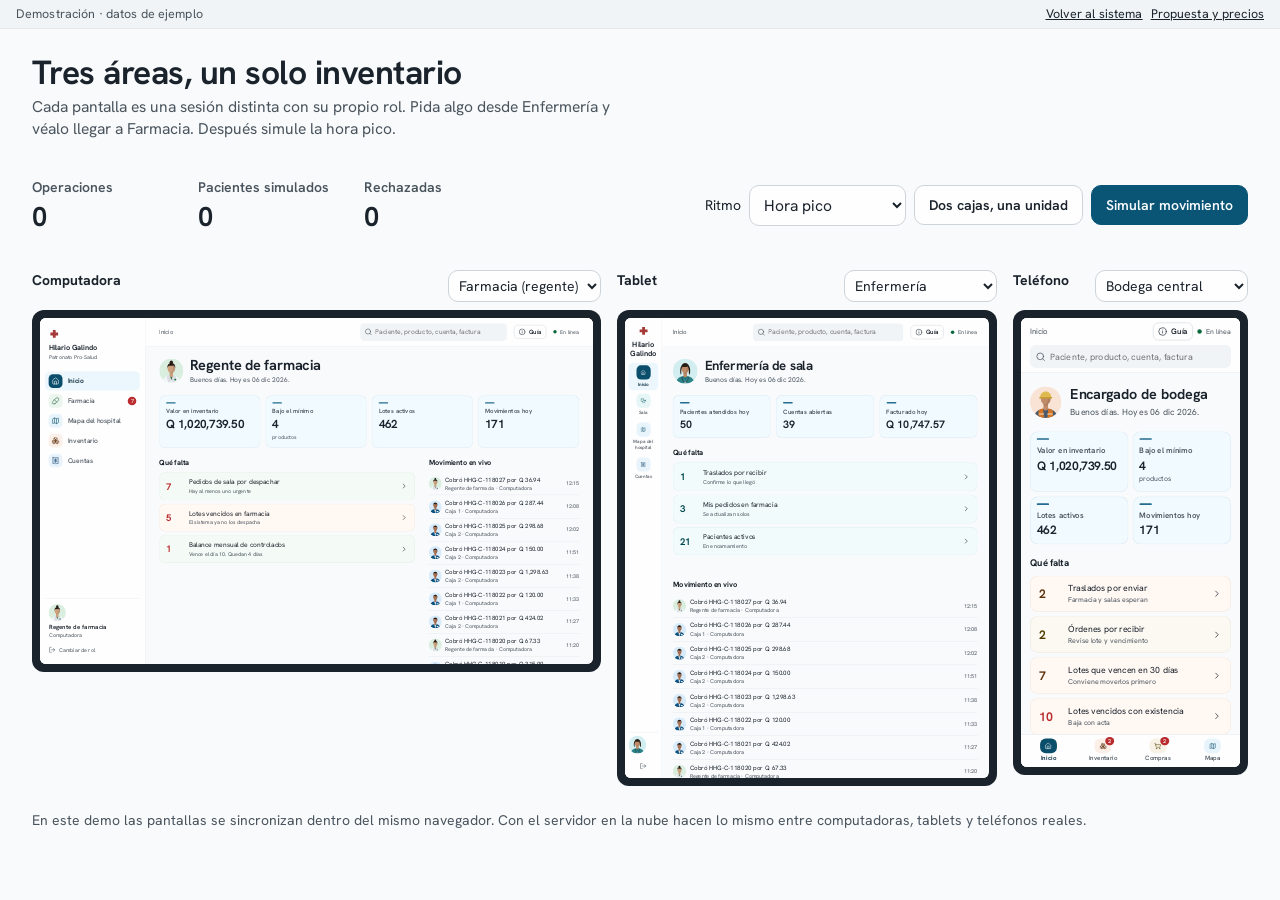
==== commit f6d315c8: "Maqueta 3D, avatares, ingreso por pasos, reglas y propuesta nueva Co-Authored-By: Claude Opus 5.5 <n" ====
--- a/dispositivos.html
+++ b/dispositivos.html
@@ -8,15 +8,14 @@
 <link rel="icon" href="data:image/svg+xml,%3Csvg xmlns='http://www.w3.org/2000/svg' viewBox='0 0 32 32'%3E%3Crect width='32' height='32' rx='6' fill='%231d4438'/%3E%3Cpath d='M13 7h6v6h6v6h-6v6h-6v-6H7v-6h6z' fill='%23f6f1e6'/%3E%3C/svg%3E">
 <link rel="preconnect" href="https://fonts.googleapis.com">
 <link rel="preconnect" href="https://fonts.gstatic.com" crossorigin>
-<link href="https://fonts.googleapis.com/css2?family=Hanken+Grotesk:wght@400;500;600;700&family=Newsreader:opsz,wght@6..72,400;6..72,500&display=swap" rel="stylesheet">
+<link href="https://fonts.googleapis.com/css2?family=Hanken+Grotesk:wght@400;500;600;700&display=swap" rel="stylesheet">
 <link rel="stylesheet" href="css/app.css">
 <script src="js/tema.js"></script>
 <style>
   .pagina-d { padding: var(--s5) var(--s6) var(--s7); max-width: 1680px; margin: 0 auto; }
-  .tablero { display: flex; flex-wrap: wrap; gap: var(--s3) var(--s4); align-items: center; padding: var(--s3) 0; border-top: 1px solid var(--tinta-3); border-bottom: 1px solid var(--linea-f); margin-bottom: var(--s5); }
-  .tablero .cifra { flex: 0 1 150px; padding: 0 var(--s4) 0 0; border: 0; }
-  .tablero .cifra + .cifra { padding-left: 0; border: 0; }
-  .tablero .acciones { margin-left: auto; }
+  .tablero { display: flex; flex-wrap: wrap; gap: var(--s3) var(--s4); align-items: center; padding: var(--s3) 0; margin-bottom: var(--s5); }
+  .tablero .cifra, .tablero .cifra + .cifra { flex: 0 1 150px; padding: 0 var(--s4) 0 0; border: 0; background: none; }
+    .tablero .acciones { margin-left: auto; }
   .aparato select { width: auto; min-height: 32px; padding: 2px 6px; font-size: var(--t-s); }
   @media (max-width: 720px) { .pagina-d { padding: var(--s4); } .tablero .acciones { margin-left: 0; width: 100%; } }
 </style>
--- a/css/app.css
+++ b/css/app.css
@@ -2,35 +2,36 @@
    Idea: libro de registro. Hojas de papel cálido, líneas finas, cifras alineadas,
    verde pino del hospital y un solo color de alerta. */
 :root {
-  --papel: oklch(97.6% .009 95);
-  --hoja: oklch(99.2% .004 95);
-  --hoja-2: oklch(95.2% .012 110);
-  --linea: oklch(89.5% .014 120);
-  --linea-f: oklch(80% .02 130);
-  --tinta: oklch(25% .028 170);
-  --tinta-2: oklch(42% .026 170);
-  --tinta-3: oklch(50% .022 170);
-  --pino: oklch(31% .052 168);
-  --pino-2: oklch(38% .06 168);
-  --pino-3: oklch(46% .07 165);
-  --pino-suave: oklch(93% .03 160);
-  --sobre-pino: oklch(95% .02 150);
-  --sobre-pino-2: oklch(82% .035 155);
-  --alerta: oklch(50% .17 32);
-  --alerta-suave: oklch(94.5% .035 40);
+  --a: 235;
+  --papel: oklch(98.5% .003 240);
+  --hoja: oklch(99.8% .001 240);
+  --hoja-2: oklch(96.6% .006 240);
+  --linea: oklch(93% .006 240);
+  --linea-f: oklch(86.5% .01 240);
+  --tinta: oklch(25% .02 250);
+  --tinta-2: oklch(44% .02 250);
+  --tinta-3: oklch(58% .02 250);
+  --pino: oklch(42% .085 var(--a));
+  --pino-2: oklch(36% .085 var(--a));
+  --pino-3: oklch(52% .09 var(--a));
+  --pino-suave: oklch(95.5% .02 var(--a));
+  --sobre-pino: oklch(99% .005 var(--a));
+  --sobre-pino-2: oklch(90% .03 var(--a));
+  --alerta: oklch(52% .18 25);
+  --alerta-suave: oklch(95% .03 25);
   --ambar: oklch(52% .11 75);
-  --ambar-suave: oklch(94.5% .05 88);
-  --bien: oklch(44% .09 155);
-  --bien-suave: oklch(93.5% .045 155);
-  --azul: oklch(44% .09 245);
-  --azul-suave: oklch(94% .025 245);
-  --titulo: 'Newsreader', Georgia, serif;
+  --ambar-suave: oklch(95.5% .05 90);
+  --bien: oklch(46% .11 155);
+  --bien-suave: oklch(95% .04 155);
+  --azul: oklch(46% .12 245);
+  --azul-suave: oklch(95% .03 245);
+  --titulo: 'Hanken Grotesk', 'Segoe UI', sans-serif;
   --cuerpo: 'Hanken Grotesk', 'Segoe UI', sans-serif;
   --ease-out: cubic-bezier(.23, 1, .32, 1);
-  --r: 6px;
-  --lateral: 236px;
+  --r: 10px;
+  --lateral: 244px;
   --s1: 4px; --s2: 8px; --s3: 12px; --s4: 16px; --s5: 24px; --s6: 32px; --s7: 48px;
-  --t-xs: .75rem; --t-s: .8125rem; --t-m: .9375rem; --t-l: 1.125rem; --t-xl: 1.5rem; --t-xxl: clamp(1.75rem, 1.4rem + 1.2vw, 2.25rem);
+  --t-xs: .78rem; --t-s: .875rem; --t-m: .975rem; --t-l: 1.125rem; --t-xl: 1.5rem; --t-xxl: clamp(1.6rem, 1.35rem + 1vw, 2.1rem);
 }
 * { box-sizing: border-box; }
 html { -webkit-text-size-adjust: 100%; }
@@ -428,3 +429,293 @@
   .area-h:hover { border-color: var(--pino-3); }
 }
 @media (prefers-reduced-motion: reduce) { .tl { animation: none; } button.prod:active, button.area-h:active { transform: none; } }
+
+
+/* ---------- Estilo claro: fondo blanco y un color por área ---------- */
+h1, h2 { font-weight: 700; letter-spacing: -.02em; }
+.seccion > h2, .seccion > .sub-cab h2 { font-size: 1.0625rem; font-weight: 700; }
+.cifra b, .fila-pend b, .totales .gran, .vuelto b, .dato b, .ayuda-t, .hoja-cab h2, .doc header b, .marca b, .vacio b { font-weight: 700; letter-spacing: -.01em; }
+.banda { background: var(--hoja-2); color: var(--tinta-2); border-bottom: 1px solid var(--linea); }
+.banda a { color: var(--tinta); }
+.lateral { background: var(--hoja); color: var(--tinta); border-right: 1px solid var(--linea); }
+.marca b { font-size: 1.0625rem; }
+.marca span { color: var(--tinta-2); }
+.marca .cruz { fill: oklch(58% .19 25); }
+.mi { width: 32px; height: 32px; flex: none; border-radius: 10px; display: grid; place-items: center; background: oklch(94% .045 var(--m, var(--a))); color: oklch(42% .13 var(--m, var(--a))); }
+.menu a { color: var(--tinta-2); padding: 6px 8px; }
+.menu a[aria-current] { background: oklch(95.5% .035 var(--m)); color: oklch(30% .1 var(--m)); font-weight: 650; }
+.menu a[aria-current] .mi { background: oklch(46% .13 var(--m)); color: var(--hoja); }
+.quien { border-color: var(--linea); }
+.quien span, .quien button { color: var(--tinta-2); }
+.tope { background: var(--hoja); }
+.buscar-global input[type=search] { background: var(--hoja-2); border-color: transparent; }
+.vista { padding-top: var(--s5); }
+.cabeza { align-items: center; }
+.tile { width: 52px; height: 52px; flex: none; border-radius: 16px; display: grid; place-items: center; background: oklch(94% .05 var(--a)); color: oklch(42% .13 var(--a)); }
+.tile svg.ic { width: 26px; height: 26px; }
+.cabeza .txt { flex: 1 1 220px; }
+.tabs { border-bottom: 0; gap: var(--s1); }
+.tabs a, .tabs button { padding: 7px 14px; border: 0; border-radius: 10px; margin: 0; min-height: 40px; font-size: var(--t-s); font-weight: 600; }
+.tabs [aria-selected="true"] { background: oklch(94% .05 var(--a)); color: oklch(32% .11 var(--a)); }
+.cifras { display: grid; grid-template-columns: repeat(auto-fit, minmax(170px, 1fr)); gap: var(--s3); border: 0; margin-bottom: var(--s5); }
+.cifra, .cifra + .cifra { padding: var(--s4); border: 0; border-radius: 14px; background: oklch(96.6% .025 var(--c, var(--a))); }
+.cifra span { color: oklch(40% .06 var(--c, var(--a))); font-size: var(--t-s); }
+.cifra b { font-size: clamp(1.35rem, 1.15rem + .7vw, 1.7rem); margin-top: var(--s1); }
+.tabla-marco { border-radius: 14px; border-color: var(--linea); overflow: hidden; }
+table.t { font-size: var(--t-s); }
+table.t th { background: var(--hoja-2); font-size: var(--t-xs); border-bottom: 0; padding: 11px 14px; }
+table.t td { padding: 11px 14px; }
+.chip[aria-pressed="true"] { background: var(--pino); border-color: var(--pino); }
+.pend { border: 0; display: flex; flex-direction: column; gap: var(--s2); }
+.fila-pend { background: oklch(96.8% .022 var(--a)); border: 0; border-radius: 14px; padding: var(--s3) var(--s4); }
+.fila-pend b { font-size: 1.375rem; min-width: 40px; text-align: left; color: oklch(38% .12 var(--a)); }
+.fila-pend.alerta b { color: var(--alerta); }
+.fila-pend.ambar b { color: oklch(38% .12 var(--a)); }
+.vivo li { border-color: var(--linea); }
+.ficha { border: 0; background: var(--hoja-2); border-radius: 14px; padding: var(--s4); }
+.hoja-cab { background: oklch(96.8% .025 var(--a)); border-bottom: 0; }
+.hoja { box-shadow: -8px 0 40px oklch(30% .02 250 / .12); }
+.capa { background: oklch(30% .02 250 / .28); }
+.area i { height: 8px; border-radius: 4px; }
+.area i u { border-radius: 4px; }
+.entrada-izq { background: oklch(94.5% .04 var(--h, 235)); color: var(--tinta); }
+.entrada-izq h1 { font-weight: 700; letter-spacing: -.03em; }
+.entrada-izq p, .entrada-izq .pie { color: var(--tinta-2); }
+.personas { border-top: 0; gap: var(--s2); }
+.persona { display: flex; align-items: center; gap: var(--s3); border: 1px solid var(--linea); border-radius: 12px; padding: var(--s2) var(--s3); background: var(--hoja); }
+.persona .pq { min-width: 0; }
+.persona .pq span { display: block; }
+.portada-t { background: oklch(95.5% .04 var(--a)); border-radius: 18px; padding: var(--s5); margin-bottom: var(--s3); }
+.portada-t h1 { font-size: clamp(2rem, 1.5rem + 2.2vw, 3rem); }
+.portada-t .peq { color: var(--tinta-2); }
+.pos-der { border-color: var(--linea); border-radius: 14px; }
+.escaner input[type=search] { border-color: var(--linea-f); background: var(--hoja); }
+.prod { border-radius: 12px; }
+.vuelto b { font-size: 1.375rem; }
+
+/* mapa */
+.plano { gap: var(--s3); }
+.area-h { background: oklch(96.8% .028 var(--a)); border: 2px solid transparent; border-radius: 16px; padding: var(--s4); gap: var(--s3); }
+.area-h.ambar { border-color: transparent; }
+.area-h.alerta { border-color: var(--alerta); }
+.area-t { font-size: var(--t-m); font-weight: 700; color: oklch(30% .09 var(--a)); }
+.area-t .mi { --m: var(--a); background: oklch(46% .13 var(--a)); color: var(--hoja); }
+.area-t .mudo { font-weight: 500; margin-left: auto; font-size: var(--t-s); }
+.datos { display: flex; flex-wrap: wrap; gap: var(--s2) var(--s5); }
+.dato { flex-direction: column; gap: 0; align-items: flex-start; }
+.dato b { font-size: 1.75rem; line-height: 1.15; }
+@keyframes cambio { 0% { background: oklch(90% .07 var(--a)); } 100% { background: oklch(96.8% .028 var(--a)); } }
+.sala, .cama { background: var(--hoja); border: 1px dashed var(--linea-f); border-radius: 10px; color: var(--tinta-2); }
+.sala { padding: var(--s3); min-height: 72px; }
+.sala.llena, .cama.llena { background: oklch(90% .06 var(--a)); border: 1px solid transparent; color: oklch(32% .09 var(--a)); }
+.sala.llena b, .cama.llena b { color: oklch(27% .09 var(--a)); }
+.camas { gap: 6px; }
+.leyenda { display: flex; gap: var(--s4); font-size: var(--t-s); color: var(--tinta-2); margin-left: auto; font-weight: 500; }
+.leyenda i { display: inline-block; width: 14px; height: 14px; border-radius: 4px; vertical-align: -2px; margin-right: 5px; }
+.leyenda .o { background: oklch(90% .06 var(--a)); }
+.leyenda .l { background: var(--hoja); border: 1px dashed var(--linea-f); }
+
+@media (hover: hover) and (pointer: fine) {
+  .menu a:hover { background: var(--hoja-2); color: var(--tinta); }
+  .menu a[aria-current]:hover { background: oklch(95.5% .035 var(--m)); color: oklch(30% .1 var(--m)); }
+  .btn.pri:hover { background: var(--pino-2); }
+  .fila-pend:hover { background: oklch(94% .04 var(--a)); }
+  tr.clic:hover td { background: oklch(97.5% .018 var(--a)); }
+  .persona:hover { background: oklch(96.8% .025 var(--m)); }
+  .area-h:hover { border-color: oklch(70% .1 var(--a)); }
+}
+@media (max-width: 1100px) {
+  :root { --lateral: 84px; }
+  .menu a { gap: 3px; padding: 6px 2px; }
+  .marca { text-align: center; }
+  .marca .cruz { margin-inline: auto; }
+}
+@media (max-width: 720px) {
+  .barra-movil { background: var(--hoja); border-top: 1px solid var(--linea); }
+  .barra-movil a, .barra-movil button { color: var(--tinta-2); }
+  .barra-movil [aria-current] { background: none; color: oklch(30% .1 var(--m)); font-weight: 650; }
+  .barra-movil [aria-current] .mi { background: oklch(46% .13 var(--m)); color: var(--hoja); }
+  .barra-movil .mi { width: 30px; height: 26px; }
+  .tile { width: 44px; height: 44px; }
+  .cifras { grid-template-columns: repeat(2, minmax(0, 1fr)); gap: var(--s2); }
+  .cifra, .cifra + .cifra { flex: none; padding: var(--s3); }
+  table.t tr { padding: var(--s3) var(--s4); }
+  table.t td { padding: 3px 0; }
+  .leyenda { width: 100%; margin: 0; }
+  .area-t { flex-wrap: wrap; }
+}
+.lateral { scrollbar-width: none; }
+.lateral::-webkit-scrollbar { display: none; }
+.datos .et { align-self: center; }
+@media (max-width: 720px) { table.t td { flex-wrap: wrap; } }
+
+
+/* ---------- Misma forma, tono más maduro: colores apagados y letra menos gruesa ---------- */
+h1, h2 { font-weight: 650; letter-spacing: -.015em; }
+.cifra b, .fila-pend b, .totales .gran, .vuelto b, .dato b, .hoja-cab h2, .doc header b, .marca b, .vacio b { font-weight: 650; }
+.marca .cruz { fill: oklch(50% .14 25); }
+.mi { background: oklch(96% .016 var(--m, var(--a))); color: oklch(40% .08 var(--m, var(--a))); }
+.menu a[aria-current] { background: oklch(96.8% .014 var(--m)); color: oklch(28% .05 var(--m)); }
+.menu a[aria-current] .mi { background: oklch(40% .08 var(--m)); }
+.tile { background: oklch(96% .016 var(--a)); color: oklch(40% .08 var(--a)); }
+.tabs [aria-selected="true"] { background: oklch(95.5% .018 var(--a)); color: oklch(30% .06 var(--a)); }
+.cifra, .cifra + .cifra { background: var(--hoja); box-shadow: inset 0 0 0 1px var(--linea); }
+.cifra span { color: var(--tinta-2); }
+.cifra::before { content: ''; display: block; width: 22px; height: 3px; border-radius: 2px; background: oklch(50% .09 var(--c, var(--a))); margin-bottom: var(--s2); }
+.tablero .cifra, .tablero .cifra + .cifra { box-shadow: none; }
+.tablero .cifra::before { display: none; }
+.fila-pend { background: var(--hoja); box-shadow: inset 0 0 0 1px var(--linea); }
+.fila-pend b { color: oklch(36% .08 var(--a)); }
+.fila-pend.ambar b { color: oklch(36% .08 var(--a)); }
+.hoja-cab { background: oklch(97.4% .01 var(--a)); }
+.portada-t { background: oklch(97.2% .012 var(--a)); }
+.area-h { background: var(--hoja); border: 1px solid var(--linea); }
+.area-h.alerta { border: 1px solid var(--alerta); }
+.area-t { color: var(--tinta); }
+.area-t .mi { background: oklch(40% .08 var(--a)); }
+@keyframes cambio { 0% { background: oklch(94% .03 var(--a)); } 100% { background: var(--hoja); } }
+.sala.llena, .cama.llena { background: oklch(94% .022 var(--a)); color: oklch(34% .05 var(--a)); }
+.sala.llena b, .cama.llena b { color: oklch(26% .05 var(--a)); }
+.leyenda .o { background: oklch(94% .022 var(--a)); }
+.entrada-izq { background: oklch(96.5% .014 var(--h, 235)); }
+.entrada-izq h1 { font-weight: 650; letter-spacing: -.02em; }
+@media (hover: hover) and (pointer: fine) {
+  .menu a[aria-current]:hover { background: oklch(96.8% .014 var(--m)); color: oklch(28% .05 var(--m)); }
+  .fila-pend:hover { background: oklch(97.6% .01 var(--a)); }
+  tr.clic:hover td { background: oklch(98% .008 var(--a)); }
+  .persona:hover { background: oklch(97.6% .01 var(--m)); }
+  .area-h:hover { border-color: oklch(72% .06 var(--a)); }
+}
+@media (max-width: 720px) {
+  .barra-movil [aria-current] { color: oklch(28% .05 var(--m)); }
+  .barra-movil [aria-current] .mi { background: oklch(40% .08 var(--m)); }
+}
+
+/* Un punto medio: el color de cada área se sigue notando, sin verse a juguete */
+.cifra, .cifra + .cifra { background: oklch(98% .012 var(--c, var(--a))); box-shadow: inset 0 0 0 1px oklch(93% .018 var(--c, var(--a))); }
+.tablero .cifra, .tablero .cifra + .cifra { background: none; box-shadow: none; }
+.area-h { background: oklch(98% .012 var(--a)); border-color: oklch(93% .02 var(--a)); }
+@keyframes cambio { 0% { background: oklch(94% .03 var(--a)); } 100% { background: oklch(98% .012 var(--a)); } }
+.fila-pend { background: oklch(98.2% .01 var(--a)); box-shadow: inset 0 0 0 1px oklch(93.5% .016 var(--a)); }
+
+/* ---------- Ventanas emergentes al centro, nunca al lado ---------- */
+.capa { align-items: center; justify-content: center; padding: var(--s5); }
+.hoja { height: auto; max-height: calc(100dvh - 48px); border-radius: 18px; overflow: hidden; box-shadow: 0 18px 60px oklch(30% .02 250 / .2); animation: emergente 220ms var(--ease-out); }
+@keyframes emergente { from { opacity: 0; transform: scale(.97); } to { opacity: 1; transform: scale(1); } }
+.capa.sale .hoja { transform: scale(.98); opacity: 0; transition: transform 150ms var(--ease-out), opacity 150ms var(--ease-out); }
+.dialogo .hoja { margin: 0; border-radius: 18px; max-height: calc(100dvh - 48px); animation: emergente 200ms var(--ease-out); }
+.fichas { display: grid; grid-template-columns: repeat(auto-fill, minmax(220px, 1fr)); gap: var(--s2); }
+.fp { display: flex; flex-direction: column; align-items: flex-start; gap: 3px; text-align: left; padding: var(--s3); background: var(--hoja); border-radius: 12px; box-shadow: inset 0 0 0 1px var(--linea); min-height: 88px; min-width: 0; transition: box-shadow 140ms var(--ease-out); }
+button.fp:active { transform: scale(.98); }
+.fp b { font-weight: 600; font-size: var(--t-s); line-height: 1.3; }
+.fp span:not(.et) { font-size: var(--t-xs); color: var(--tinta-2); }
+.fp .et { margin-top: auto; }
+@media (hover: hover) and (pointer: fine) { button.fp:hover { box-shadow: inset 0 0 0 1px oklch(70% .07 var(--a)); } }
+@media (max-width: 720px) {
+  .capa { padding: var(--s2); }
+  .hoja { width: 100%; max-height: calc(100dvh - 16px); }
+  .dialogo .hoja { width: 100%; max-height: calc(100dvh - 16px); }
+  .fichas { grid-template-columns: minmax(0, 1fr); }
+}
+@media (prefers-reduced-motion: reduce) { .hoja, .dialogo .hoja { animation: velo 160ms linear; } .capa.sale .hoja { transform: none; } button.fp:active { transform: none; } }
+
+/* ---------- Entrada por puestos ---------- */
+.grupo-r { font-size: var(--t-s); font-weight: 650; color: var(--tinta-2); margin: var(--s5) 0 var(--s2); }
+.personas { margin-top: 0; grid-template-columns: repeat(auto-fill, minmax(260px, 1fr)); column-gap: var(--s2); }
+.persona { min-height: 64px; }
+.persona b { font-size: var(--t-m); }
+
+/* ---------- Flujos por pasos ---------- */
+.flujo { list-style: none; display: flex; flex-wrap: wrap; gap: var(--s1) 0; margin: 0 0 var(--s5); padding: 0; }
+.flujo li { display: flex; align-items: center; gap: var(--s2); font-size: var(--t-s); color: var(--tinta-2); font-weight: 550; }
+.flujo li:not(:last-child)::after { content: ''; width: clamp(14px, 4vw, 44px); height: 2px; background: var(--linea-f); margin-inline: var(--s2); border-radius: 1px; }
+.flujo i { width: 26px; height: 26px; border-radius: 50%; display: grid; place-items: center; font-style: normal; font-size: var(--t-xs); font-weight: 650; background: var(--hoja-2); color: var(--tinta-2); transition: background-color 200ms var(--ease-out), color 200ms var(--ease-out); }
+.flujo .hecho i { background: oklch(94% .03 var(--a)); color: oklch(38% .09 var(--a)); }
+.flujo .hecho:not(:last-child)::after { background: oklch(70% .07 var(--a)); }
+.flujo .ahora { color: var(--tinta); font-weight: 650; }
+.flujo .ahora i { background: var(--pino); color: var(--hoja); }
+.paso-t { font-size: 1.125rem; margin-bottom: var(--s3); }
+.pie-paso { margin-top: var(--s4); }
+.origen .fp { min-height: 128px; gap: var(--s1); }
+.origen .mi { margin-bottom: var(--s1); }
+.fp.si { box-shadow: inset 0 0 0 2px oklch(60% .08 var(--a)); }
+.fp.perm { min-height: 0; flex-direction: row; justify-content: space-between; align-items: center; gap: var(--s2); }
+.fp.perm .et { margin: 0; }
+.fp.perm input { vertical-align: -2px; margin-right: 4px; }
+.suelta { display: flex; flex-direction: column; align-items: center; gap: var(--s1); text-align: center; padding: var(--s6) var(--s4); border: 1.5px dashed var(--linea-f); border-radius: 14px; background: var(--hoja); cursor: pointer; color: var(--tinta-2); font-size: var(--t-s); max-width: 640px; transition: border-color 140ms var(--ease-out); }
+.suelta svg.ic { width: 28px; height: 28px; color: oklch(45% .09 var(--a)); }
+.suelta b { color: var(--tinta); font-size: var(--t-m); }
+.escaner > svg { top: 28px; }
+.ig-lineas { display: flex; flex-direction: column; gap: var(--s2); }
+.ig-l { background: var(--hoja); border-radius: 12px; box-shadow: inset 0 0 0 1px var(--linea); padding: var(--s3); }
+.ig-l.revisar { box-shadow: inset 0 0 0 1px oklch(80% .08 85); }
+.ig-c { display: flex; align-items: center; gap: var(--s2); margin-bottom: var(--s2); }
+.ig-c > div:first-child { flex: 1; min-width: 0; }
+.ig-c b { display: block; font-weight: 600; font-size: var(--t-s); }
+.ig-rel { margin-top: var(--s1); }
+.ig-f { display: grid; grid-template-columns: repeat(4, minmax(0, 1fr)); gap: var(--s2); }
+.ig-f label { display: flex; flex-direction: column; gap: 2px; font-size: var(--t-xs); color: var(--tinta-2); font-weight: 600; min-width: 0; }
+.ig-m { display: block; margin-top: var(--s1); color: var(--ambar); }
+.regla { display: flex; gap: var(--s3); align-items: flex-start; }
+.regla b { display: block; font-size: var(--t-m); font-weight: 600; }
+
+/* ---------- Guía ---------- */
+.guia { position: fixed; inset: 0; z-index: 5000; }
+.guia-foco { position: fixed; border-radius: 12px; box-shadow: 0 0 0 9999px oklch(28% .02 250 / .46); transition: left 240ms var(--ease-out), top 240ms var(--ease-out), width 240ms var(--ease-out), height 240ms var(--ease-out); pointer-events: none; }
+.guia-card { position: fixed; width: min(380px, calc(100vw - 24px)); background: var(--hoja); border-radius: 16px; padding: var(--s4); box-shadow: 0 16px 48px oklch(28% .02 250 / .26); display: flex; flex-direction: column; gap: var(--s1); animation: emergente 200ms var(--ease-out); }
+.guia-card h3 { font-size: 1.0625rem; }
+.guia-card p { color: var(--tinta-2); font-size: var(--t-s); }
+.guia-card .acciones { margin-top: var(--s2); justify-content: flex-end; }
+@media (hover: hover) and (pointer: fine) { .suelta:hover { border-color: oklch(60% .08 var(--a)); } }
+@media (max-width: 720px) {
+  .flujo span { display: none; }
+  .flujo .ahora span { display: inline; }
+  .ig-f { grid-template-columns: repeat(2, minmax(0, 1fr)); }
+  .tope .btn.chico { padding-inline: 8px; }
+  .guia-card { left: 12px; right: 12px; bottom: 12px; width: auto; }
+}
+@media (prefers-reduced-motion: reduce) { .guia-foco { transition: none; } .guia-card { animation: velo 160ms linear; } }
+.escaner > svg { z-index: 1; }
+
+/* ---------- Dibujos ---------- */
+.avatar { flex: none; display: block; }
+.con-av { display: flex; align-items: center; gap: var(--s2); }
+.vivo li { grid-template-columns: 30px minmax(0, 1fr) auto; align-items: center; }
+.quien .avatar { margin-bottom: var(--s1); }
+.persona .avatar { flex: none; }
+.plano-3d { background: oklch(98.4% .006 240); border: 1px solid var(--linea); border-radius: 18px; padding: var(--s2); margin-bottom: var(--s3); }
+.campus { display: block; width: 100%; height: auto; max-height: 76vh; }
+.pin { cursor: pointer; }
+.pin-f { fill: var(--hoja); stroke: var(--linea-f); stroke-width: 1; }
+.pin.alerta .pin-f { stroke: var(--alerta); stroke-width: 1.5; }
+.pin-t { font: 700 13px var(--cuerpo); fill: var(--tinta); }
+.pin-v { font: 500 12px var(--cuerpo); fill: var(--tinta-2); font-variant-numeric: tabular-nums; }
+.pin:focus-visible { outline: none; }
+.pin:focus-visible .pin-f { stroke: var(--pino-3); stroke-width: 2; }
+.plano { grid-template-areas: "qx qx qx qx qx qx qx qx qx qx qx qx" "en en en en en en en en en en en en"; }
+.solo-movil { display: none; }
+.area-h .edif { position: absolute; right: 8px; top: 8px; width: 96px; height: 88px; }
+.area-h.solo-movil { position: relative; }
+.zona-cab { display: flex; gap: var(--s4); align-items: center; }
+.zona-cab .edif { width: 150px; height: 130px; flex: none; }
+.zona-cab > div { display: flex; flex-direction: column; gap: var(--s2); min-width: 0; }
+.zona-cab b { font-weight: 650; font-size: var(--t-s); }
+.tono i.multi { background: conic-gradient(oklch(80% .08 15), oklch(80% .08 85), oklch(80% .08 155), oklch(80% .08 245), oklch(80% .08 300), oklch(80% .08 15)); }
+
+/* ---------- Un tono elegido: todo el diseño cambia ---------- */
+html[data-tono], html[data-tono] * { --a: var(--tono) !important; --m: var(--tono) !important; --c: var(--tono) !important; }
+html[data-tono] { --papel: oklch(97.4% .016 var(--tono)); --hoja-2: oklch(95.4% .022 var(--tono)); --linea: oklch(91.5% .022 var(--tono)); --linea-f: oklch(84% .03 var(--tono)); --tinta: oklch(26% .035 var(--tono)); --tinta-2: oklch(43% .035 var(--tono)); }
+html[data-tono] body { background: var(--papel); }
+html[data-tono] .lateral { background: oklch(94.5% .03 var(--tono)); border-color: var(--linea); }
+html[data-tono] .tope { background: var(--papel); }
+html[data-tono] .banda { background: oklch(90% .05 var(--tono)); }
+html[data-tono] .mi { background: oklch(91% .04 var(--tono)); }
+html[data-tono] .cifra, html[data-tono] .cifra + .cifra, html[data-tono] .fila-pend, html[data-tono] .area-h { background: oklch(98.6% .012 var(--tono)); }
+html[data-tono] .entrada-izq { background: oklch(91% .05 var(--tono)); }
+html[data-tono] .plano-3d { background: oklch(97% .016 var(--tono)); }
+@media (max-width: 720px) {
+  .solo-movil { display: flex; }
+  .plano { grid-template-columns: minmax(0, 1fr); grid-template-areas: "em" "ad" "ce" "lb" "fx" "bc" "qx" "en"; }
+  .campus .pin { display: none; }
+  .zona-cab .edif { width: 96px; height: 88px; }
+}
